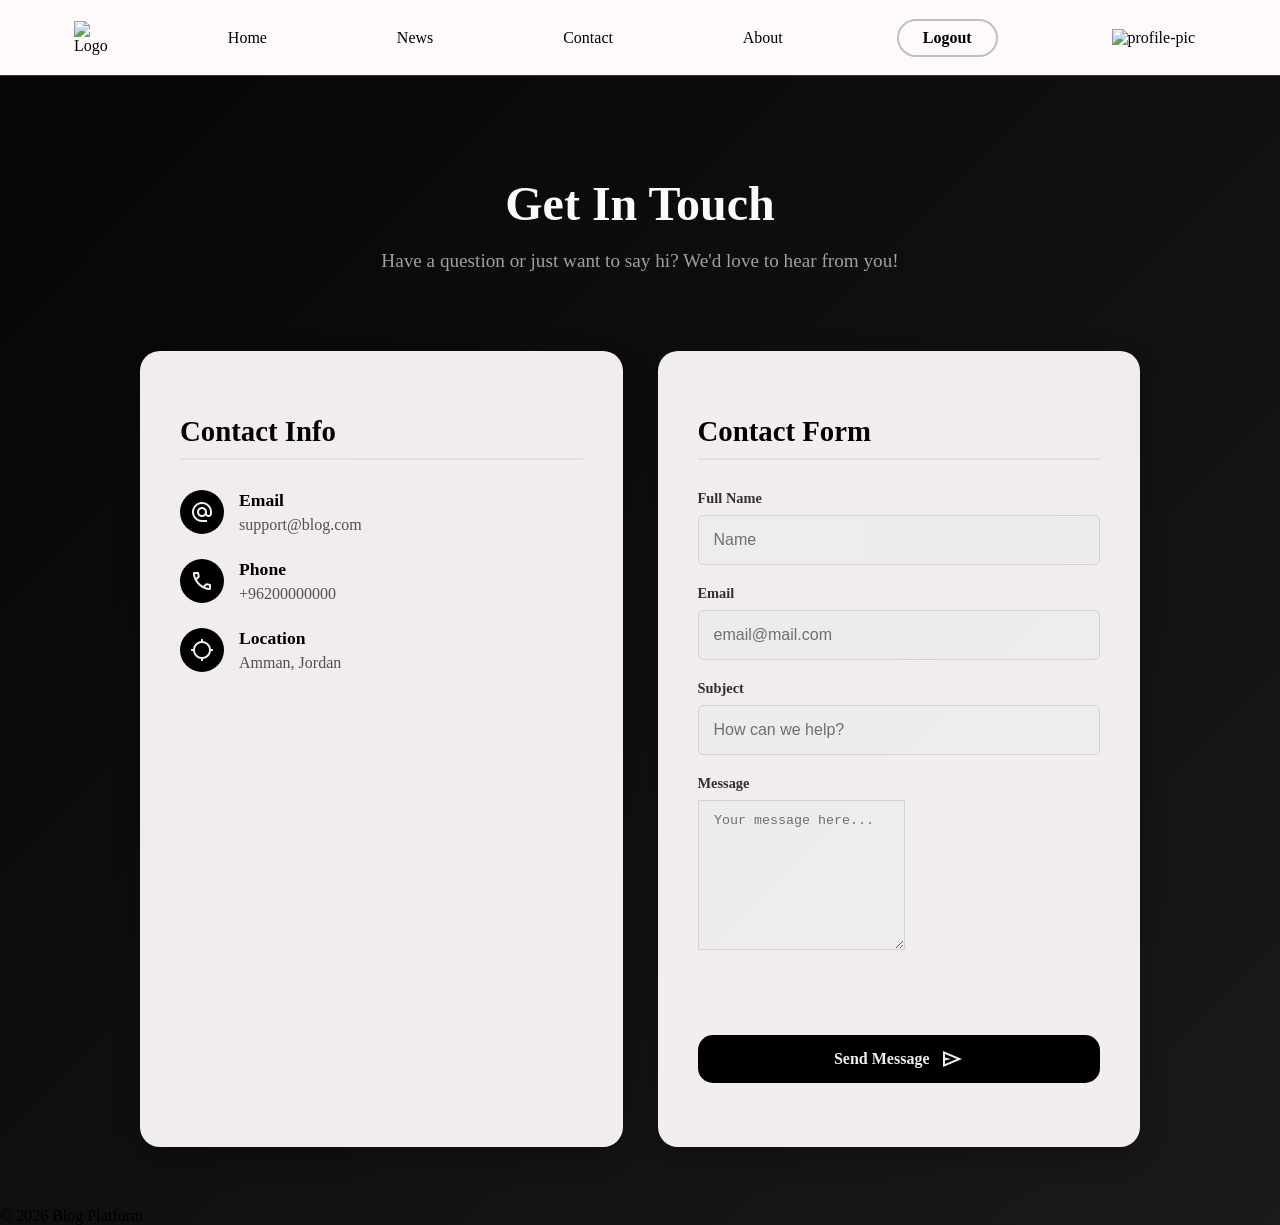
==== contact.html @ df0fc2be "Making some updates" ====
<!DOCTYPE html>
<html lang="en">

<head>
    <meta charset="UTF-8">
    <meta name="viewport" content="width=device-width, initial-scale=1.0">
    <title>Document</title>
    <link rel="stylesheet" href="./style/style.css">
    <link rel="stylesheet" href="./style/style-contact.css">
    <link rel="stylesheet" href="https://fonts.googleapis.com/css2?family=Material+Symbols+Outlined:opsz,wght,FILL,GRAD@24,400,0,0" />

    <script type="text/javascript" src="https://cdn.jsdelivr.net/npm/@emailjs/browser@4/dist/email.min.js">
    </script>
    <script type="text/javascript">
        (function () {
            emailjs.init({
                publicKey: "YourKey",
            });
        })();
    </script>
    
</head>

<body>
    <nav>
        <ul>
            <li>
                <img class="logo" src="./assets/images/logo.jpg" alt="Logo">
            </li>
            <li><a href="#">Home</a></li>
            <li><a href="#">News</a></li>
            <li><a href="contact.html">Contact</a></li>
            <li><a href="#">About</a></li>
            <li><button onclick="location.href='login.html'">Logout</button></li>
            <li><a href="profile.html"><img class="profile-pic" src="./assets/images/User.png" alt="profile-pic"></a></li>
        </ul>
    </nav>
    <main>
        <section class="hero-section">
            <div class="hero-content">
                <h1>Get In Touch</h1>
                <p>Have a question or just want to say hi? We'd love to hear from you!</p>
            </div>
        </section>

        <section>
            <div class="main-container">
                <div class="contact-info">
                    <h1>Contact Info</h1>
                    <div class="info-item">
                        <span class="material-symbols-outlined">alternate_email</span>
                        <div>
                            <h3>Email</h3>
                            <p><a href="mailto:support@blog.com" style="text-decoration: none; color: inherit;">support@blog.com</a></p>
                        </div>
                    </div>
                    <div class="info-item">
                        <span class="material-symbols-outlined">call</span>
                        <div>
                            <h3>Phone</h3>
                            <p><a href="tel:+96200000000" style="text-decoration: none; color: inherit;">+96200000000</a></p>
                        </div>
                    </div>
                    <div class="info-item">
                        <span class="material-symbols-outlined">location_searching</span>
                        <div>
                            <h3>Location</h3>
                            <p><a href="https://maps.app.goo.gl/8NZJ1WFGvXPXFD7t9" target="_blank" style="text-decoration: none; color: inherit;">Amman, Jordan</a></p>
                        </div>
                    </div>
                    <div class="info-item">
                        <iframe src="https://www.google.com/maps/embed?pb=!1m17!1m12!1m3!1d3384.034267075755!2d35.893730076112504!3d31.987086523934526!2m3!1f0!2f0!3f0!3m2!1i1024!2i768!4f13.1!3m2!1m1!2zMzHCsDU5JzEzLjUiTiAzNcKwNTMnNDYuNyJF!5e0!3m2!1sen!2sjo!4v1773577002104!5m2!1sen!2sjo" width="600" height="350px" style="border:0;" allowfullscreen="" loading="lazy" referrerpolicy="no-referrer-when-downgrade"></iframe>
                    </div>
                </div>

                <div class="contact-form">
                    <h1>Contact Form</h1>
                    <form id ="formId" action="#" onsubmit="handleContactSubmit(event)">
                        <div class="input-group">
                            <label for="fullname">Full Name</label>
                            <input type="text" id="fullname" placeholder="Name" required>
                        </div>
                        <div class="input-group">
                            <label for="email">Email</label>
                            <input type="email" id="email" placeholder="email@mail.com" required>
                        </div>
                        <div class="input-group">
                            <label for="subject">Subject</label>
                            <input type="text" id="subject" placeholder="How can we help?" required>
                        </div>
                        <div class="input-group">
                            <label for="message">Message</label>
                            <textarea id="message" placeholder="Your message here..." required></textarea>
                        </div>
                        <button type="submit" class="submit-btn" onclick="sendMail()">
                            Send Message
                            <span class="material-symbols-outlined" >send</span>
                        </button>
                    </form>
                </div>
            </div>
        </section>
    </main>
    <footer>
        <span> © 2026 Blog Platform</span>
    </footer>
    <script src="./script/script.js"></script>
    <script src="./script/scriptsendmail.js"></script>
    <script src="./script/scriptvalidation.js"></script>
</body>

</html>
---- style/style.css ----
* {
  box-sizing: border-box;
}

body {
  background: linear-gradient(135deg, #050505 0%, #1a1a1a 100%);
  min-height: 100vh;
  margin: 0;
  padding: 0;
  font-family: Cambria, Cochin, Georgia, Times, 'Times New Roman', serif;
}


nav {
  background-color: snow;
  border-bottom: 1px solid #333333;
  position: sticky;
  top: 0;
}

nav ul {
  list-style-type: none;
  margin: 0;
  padding: 0 20px;
  display: flex;
  justify-content: space-around;
  align-items: center;
  min-height: 75px;
  flex-wrap: wrap;
}

nav ul li a {
  display: block;
  color: #000000;
  text-align: center;
  padding: 14px 16px;
  text-decoration: none;
  font-size: 16px;
  transition: all 0.3s ease;
}

nav ul li a:hover {
  color: snow;
  background-color: #000000;
  border-radius: 5px;
  transition: all 0.2s ease-in-out;
}

nav ul button {
  width: auto;
  padding: 8px 24px;
  margin: 10px 0;
  background-color: transparent;
  color: #000000;
  border: 2px solid #c0c0c0;
  border-radius: 20px;
  font-weight: bold;
  cursor: pointer;
  transition: all 0.3s ease;
}

nav ul button:hover {
  background-color: #000000;
  color: snow;
  transform: scale(1.05);
}

.logo {
  padding: 5px;
  max-width: 45px;
  height: auto;
}

.container {
  display: flex;
  justify-content: center;
  align-items: center;
  min-height: calc(100vh - 56px);
  padding: 20px;
}

.form-card {
  background-color: snow;
  border-radius: 20px;
  box-shadow: 0 10px 30px rgba(0, 0, 0, 0.2);
  padding: 2rem;
  width: 100%;
  max-width: 450px;
  opacity: 0;
  animation: slideUpFade 1s ease-out forwards;
}

h3 {
  text-align: center;
  margin-top: 0;
}

label {
  display: block;
  margin-bottom: 0.5rem;
  font-weight: bold;
}

input {
  display: block;
  width: 100%;
  padding: 0.5rem 0.75rem;
  margin-bottom: 1.2rem;
  font-size: 1rem;
  line-height: 1.5;
  border: 1px solid #ccc;
  border-radius: 5px;
}

input:focus {
  outline: none;
  border-color: #444;
}

button {
  width: 100%;
  padding: 12px;
  border-radius: 15px;
  font-size: 16px;
  font-family: inherit;
  color: snow;
  background-color: black;
  border: none;
  cursor: pointer;
  margin-top: 1rem;
  margin-bottom: 1.5rem;
  transition: transform 0.2s ease, background-color 0.2s ease;
}

button:hover {
  background-color: #222;
  transform: scale(1.02);
}

.form-card a {
  text-decoration: none;
  color: #333;
}

.form-card a:hover {
  text-decoration: underline;
}

.form-link {
  display: flex;
  justify-content: space-between;
  margin-top: 15px;
  font-size: 0.9rem;
}

.form-card span {
  display: block;
  font-size: 0.85rem;
  color: #555;
  margin-bottom: 1rem;
}


.LogoImage {
  border-radius: 4px;
  padding: 5px;
  max-width: 450px;
  height: auto;
  margin-left: 10%;
  animation: logoAnimation 4s ease-in-out;
}

@keyframes logoAnimation {
  from {
    opacity: 0;
  }

  to {
    opacity: 1;
  }
}

@keyframes slideUpFade {
  from {
    opacity: 0;
    transform: translateY(40px);
  }

  to {
    opacity: 0.95;
    transform: translateY(0);
  }
}

@media only screen and (max-width: 1100px) {
  .LogoImage {
    display: none;
  }

  .container {
    flex-direction: column;
  }
}

@media only screen and (max-width: 480px) {
  .form-card {
    padding: 1.5rem;
    font-size: 0.95rem;
  }
}
---- style/style-contact.css ----
.hero-section {
    text-align: center;
    padding: 60px 20px;
    color: snow;
    animation: slideUpFade 1s ease-out;
}

.hero-section h1 {
    font-size: 3rem;
    margin-bottom: 10px;
}

.hero-section p {
    font-size: 1.2rem;
    color: #a0a0a0;
}


.main-container {
    display: grid;
    grid-template-columns: 1fr 1fr; 
    align-items: stretch; 
    gap: 35px;
    max-width: 1000px;
    width: 90%;
    margin: 0 auto 60px auto;
}

.contact-info, .contact-form {
    background-color: snow;
    padding: 40px;
    border-radius: 20px;
    box-shadow: 0 10px 30px rgba(0, 0, 0, 0.3);
    flex: 1; 
    min-width: 320px;
    animation: slideUpFade 1s ease-out forwards;
}


.contact-info h1, .contact-form h1 {
    color: #000;
    margin-bottom: 30px;
    font-size: 1.8rem;
    border-bottom: 2px solid #eee;
    padding-bottom: 10px;
}

.info-item {
    display: flex;
    align-items: flex-start;
    gap: 15px;
    margin-bottom: 25px;
}

.info-item .material-symbols-outlined {
    background: #000;
    color: snow;
    padding: 10px;
    border-radius: 50%;
    font-size: 24px;
}

.info-item h3 {
    margin: 0;
    font-size: 1.1rem;
    text-align: left;
}

.info-item p {
    margin: 5px 0 0 0;
    color: #555;
}


.input-group {
    margin-bottom: 20px;
}

.contact-form label {
    font-size: 0.9rem;
    color: #333;
    margin-bottom: 8px;
}

.contact-form input, .contact-form textarea {
    background-color: #f9f9f9;
    border: 1px solid #ddd;
    padding: 12px 15px;
    transition: border-color 0.3s ease;
}
.contact-form textarea{
    height: 150px;
    resize: vertical;
}
.contact-form input:focus, .contact-form textarea:focus {
    border-color: #000;
}

.submit-btn {
    display: flex;
    align-items: center;
    justify-content: center;
    gap: 10px;
    font-weight: bold;
    margin-top: 20%;
}


@media (max-width: 768px) {
    .main-container {
        grid-template-columns: 1fr; 
    }
    
    .hero-section h1 {
        font-size: 2rem;
    }
}
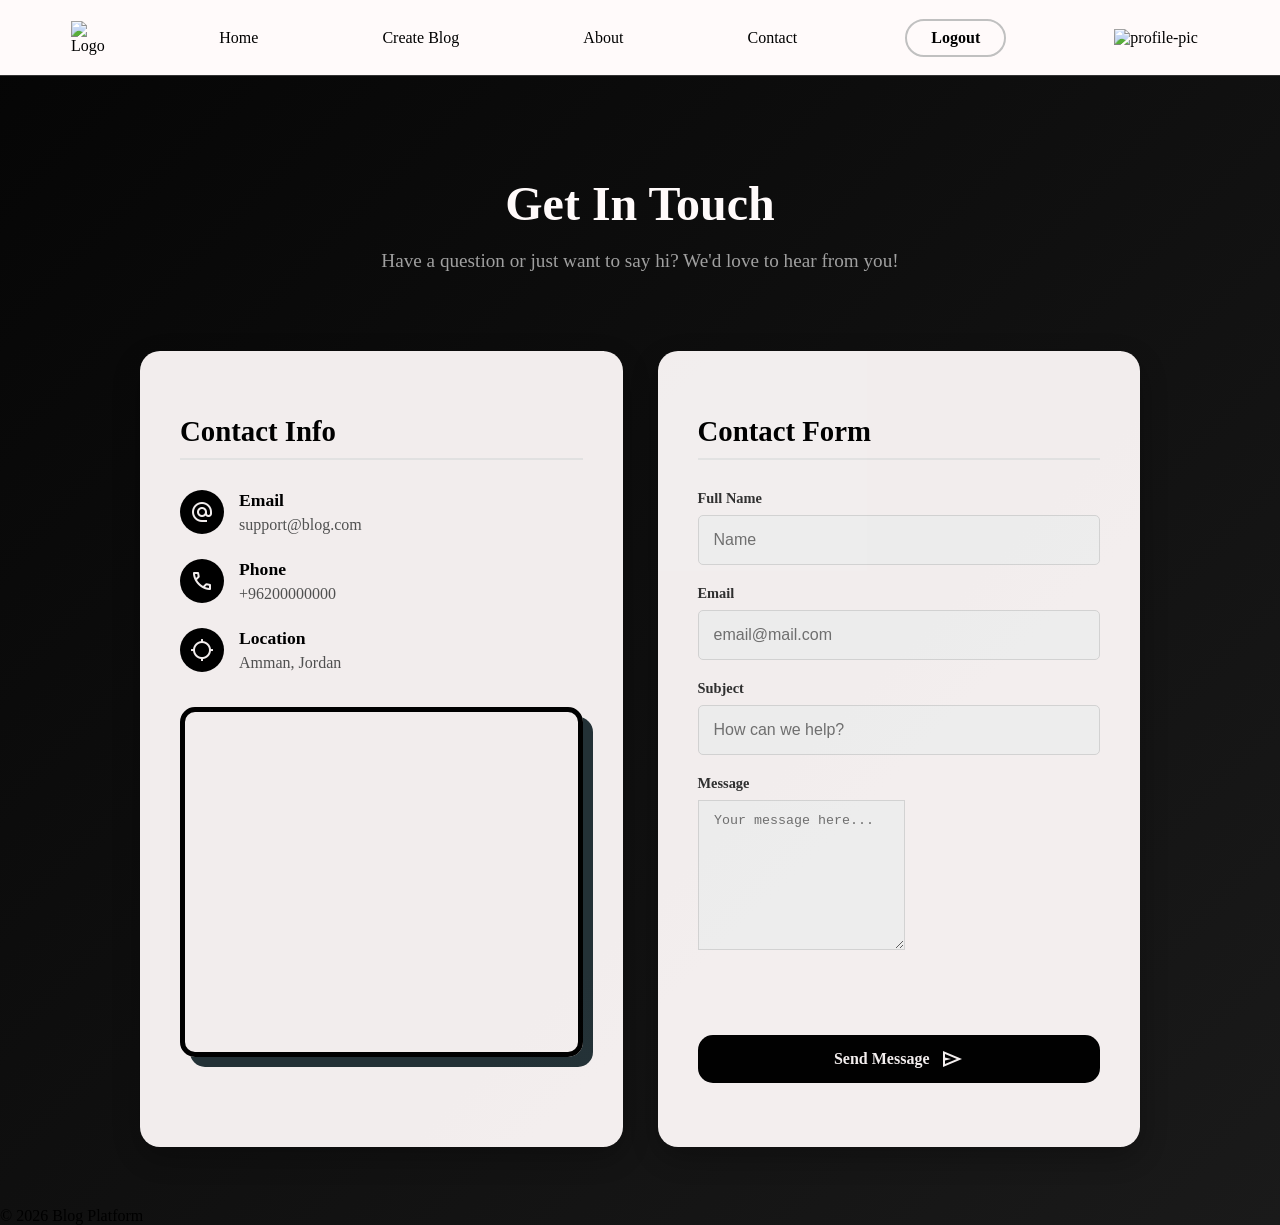
==== commit 159fcb4b: "Version 2" ====
--- a/contact.html
+++ b/contact.html
@@ -14,7 +14,7 @@
     <script type="text/javascript">
         (function () {
             emailjs.init({
-                publicKey: "YourKey",
+                publicKey: "3ziIY9u02e9LRrJ5o",
             });
         })();
     </script>
@@ -22,17 +22,18 @@
 </head>
 
 <body>
-    <nav>
+     <nav>
         <ul>
             <li>
                 <img class="logo" src="./assets/images/logo.jpg" alt="Logo">
             </li>
             <li><a href="#">Home</a></li>
-            <li><a href="#">News</a></li>
+            <li><a href="create.html">Create Blog</a></li>
+            <li><a href="#">About</a></li>
             <li><a href="contact.html">Contact</a></li>
-            <li><a href="#">About</a></li>
             <li><button onclick="location.href='login.html'">Logout</button></li>
-            <li><a href="profile.html"><img class="profile-pic" src="./assets/images/User.png" alt="profile-pic"></a></li>
+            <li><a href="profile.html"><img class="profile-pic" src="./assets/images/User.png" alt="profile-pic"></a>
+            </li>
         </ul>
     </nav>
     <main>
@@ -69,8 +70,9 @@
                         </div>
                     </div>
                     <div class="info-item">
-                        <iframe src="https://www.google.com/maps/embed?pb=!1m17!1m12!1m3!1d3384.034267075755!2d35.893730076112504!3d31.987086523934526!2m3!1f0!2f0!3f0!3m2!1i1024!2i768!4f13.1!3m2!1m1!2zMzHCsDU5JzEzLjUiTiAzNcKwNTMnNDYuNyJF!5e0!3m2!1sen!2sjo!4v1773577002104!5m2!1sen!2sjo" width="600" height="350px" style="border:0;" allowfullscreen="" loading="lazy" referrerpolicy="no-referrer-when-downgrade"></iframe>
+                        <iframe src="https://www.google.com/maps/embed?pb=!1m17!1m12!1m3!1d3384.034267075755!2d35.893730076112504!3d31.987086523934526!2m3!1f0!2f0!3f0!3m2!1i1024!2i768!4f13.1!3m2!1m1!2zMzHCsDU5JzEzLjUiTiAzNcKwNTMnNDYuNyJF!5e0!3m2!1sen!2sjo!4v1773577002104!5m2!1sen!2sjo" width="600" height="350px" style="border:solid 5px; margin-top: 10px; border-radius: 15px; width: 100%;box-shadow: 10px 10px rgb(37, 52, 57);" allowfullscreen="" loading="lazy" referrerpolicy="no-referrer-when-downgrade"></iframe>
                     </div>
+            
                 </div>
 
                 <div class="contact-form">
@@ -78,21 +80,25 @@
                     <form id ="formId" action="#" onsubmit="handleContactSubmit(event)">
                         <div class="input-group">
                             <label for="fullname">Full Name</label>
-                            <input type="text" id="fullname" placeholder="Name" required>
+                            <input type="text" id="fullname" placeholder="Name"  >
+                            <span id="nameError" class="error-message"></span>
                         </div>
                         <div class="input-group">
                             <label for="email">Email</label>
-                            <input type="email" id="email" placeholder="email@mail.com" required>
+                            <input type="email" id="email" placeholder="email@mail.com"  >
+                            <span id="emailError" class="error-message"></span>
                         </div>
                         <div class="input-group">
                             <label for="subject">Subject</label>
-                            <input type="text" id="subject" placeholder="How can we help?" required>
+                            <input type="text" id="subject" placeholder="How can we help?"  >
+                            <span id="subjectError" class="error-message"></span>
                         </div>
                         <div class="input-group">
                             <label for="message">Message</label>
-                            <textarea id="message" placeholder="Your message here..." required></textarea>
+                            <textarea id="message" placeholder="Your message here..." ></textarea>
+                            <span id="messageError" class="error-message"></span>
                         </div>
-                        <button type="submit" class="submit-btn" onclick="sendMail()">
+                        <button type="submit" class="submit-btn">
                             Send Message
                             <span class="material-symbols-outlined" >send</span>
                         </button>
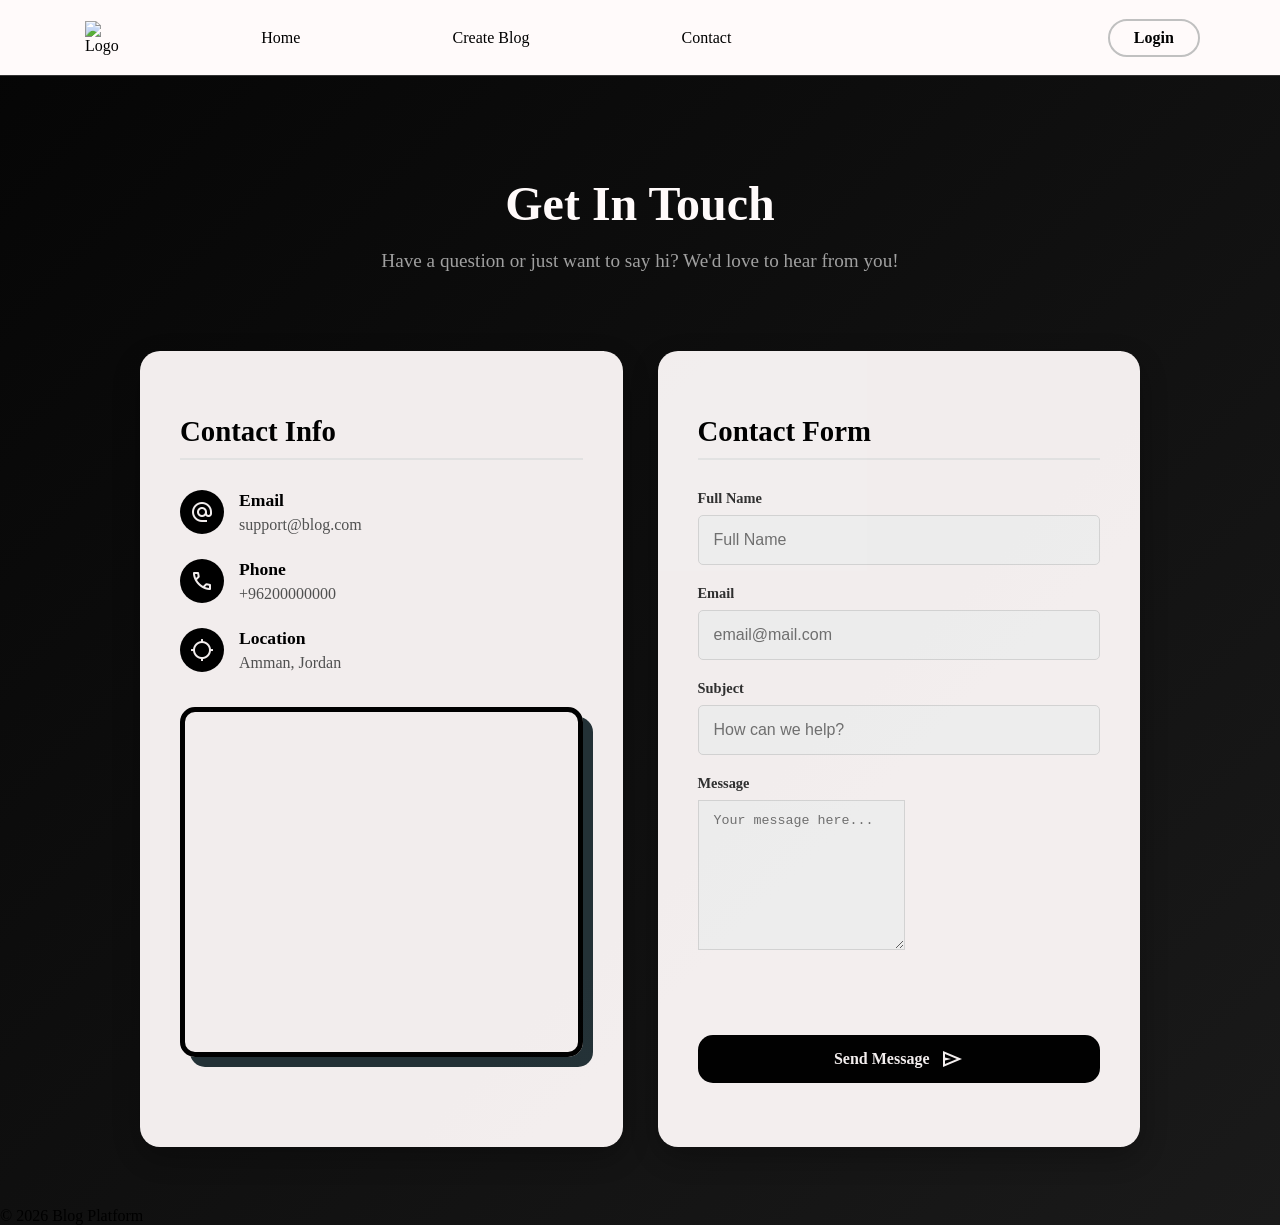
==== commit b56581b7: "General Update" ====
--- a/contact.html
+++ b/contact.html
@@ -4,7 +4,9 @@
 <head>
     <meta charset="UTF-8">
     <meta name="viewport" content="width=device-width, initial-scale=1.0">
-    <title>Document</title>
+    <title>Contact</title>
+    <link rel="icon" type="image/x-icon" href="./assets/images/logo.jpg">
+    <link rel="stylesheet" href="./style/colors.css">
     <link rel="stylesheet" href="./style/style.css">
     <link rel="stylesheet" href="./style/style-contact.css">
     <link rel="stylesheet" href="https://fonts.googleapis.com/css2?family=Material+Symbols+Outlined:opsz,wght,FILL,GRAD@24,400,0,0" />
@@ -14,7 +16,7 @@
     <script type="text/javascript">
         (function () {
             emailjs.init({
-                publicKey: "3ziIY9u02e9LRrJ5o",
+                publicKey: "YourKey",
             });
         })();
     </script>
@@ -22,18 +24,17 @@
 </head>
 
 <body>
-     <nav>
+      <nav>
         <ul>
             <li>
                 <img class="logo" src="./assets/images/logo.jpg" alt="Logo">
             </li>
-            <li><a href="#">Home</a></li>
+            <li><a href="home.html">Home</a></li>
             <li><a href="create.html">Create Blog</a></li>
-            <li><a href="#">About</a></li>
             <li><a href="contact.html">Contact</a></li>
-            <li><button onclick="location.href='login.html'">Logout</button></li>
-            <li><a href="profile.html"><img class="profile-pic" src="./assets/images/User.png" alt="profile-pic"></a>
-            </li>
+            <li id="logoutbt"></li>
+            <li id="profpic"></li>
+            <li><button id="loginbt" onclick="location.href = 'login.html';">Login</button></li>
         </ul>
     </nav>
     <main>
@@ -60,7 +61,7 @@
                         <div>
                             <h3>Phone</h3>
                             <p><a href="tel:+96200000000" style="text-decoration: none; color: inherit;">+96200000000</a></p>
-                        </div>
+                        </div>  
                     </div>
                     <div class="info-item">
                         <span class="material-symbols-outlined">location_searching</span>
@@ -80,7 +81,7 @@
                     <form id ="formId" action="#" onsubmit="handleContactSubmit(event)">
                         <div class="input-group">
                             <label for="fullname">Full Name</label>
-                            <input type="text" id="fullname" placeholder="Name"  >
+                            <input type="text" id="fullname" placeholder="Full Name" >
                             <span id="nameError" class="error-message"></span>
                         </div>
                         <div class="input-group">
@@ -108,11 +109,13 @@
         </section>
     </main>
     <footer>
-        <span> © 2026 Blog Platform</span>
+        <span id="copyright"></span> 
     </footer>
     <script src="./script/script.js"></script>
-    <script src="./script/scriptsendmail.js"></script>
-    <script src="./script/scriptvalidation.js"></script>
+    <script src="./script/script-general.js"></script>
+    <script src="./script/script-sendmail.js"></script>
+    <script src="./script/script-validation.js"></script>
+    <script src="https://cdn.jsdelivr.net/npm/sweetalert2@11"></script>
 </body>
 
 </html>
--- a/style/colors.css
+++ b/style/colors.css
@@ -0,0 +1,81 @@
+:root {
+    /*dark theme*/
+    /* --- Backgrounds & Surfaces --- */
+    --bg-main-gradient: linear-gradient(135deg, #050505 0%, #1a1a1a 100%);
+    --bg-gradient-start: #050505;
+    --bg-gradient-end: #1a1a1a;
+
+    --color-surface-light: snow;
+    --color-surface-dark: #121212;
+    --color-input-bg: #f9f9f9;
+
+    /* --- Text Colors --- */
+    --text-main-dark: #000000;
+    --text-main-light: #ffffff;
+    --text-muted-dark: #555555;
+    --text-muted-light: #a0a0a0;
+    --text-silver: #c0c0c0;
+    --text-error: #ff4d4d;
+
+    /* --- Interactive & Accents --- */
+    --color-primary: #000000;
+    --color-accent: #c0c0c0;
+    --color-hover-dark: #222222;
+    --color-hover-light: #ffffff;
+
+    /* --- Borders & Shadows --- */
+    --border-light: #dddddd;
+    --border-dark: #333333;
+    --border-silver: #c0c0c0;
+
+    --shadow-soft: rgba(0, 0, 0, 0.2);
+    --shadow-deep: rgba(0, 0, 0, 0.8);
+}
+
+@media DISABLED {
+    :root {
+        /* --- Backgrounds & Surfaces --- */
+        --bg-main-gradient: linear-gradient(135deg, #2b2f1f 0%, #0f120a 100%);
+        --bg-gradient-start: #2b2f1f;
+        /* olive drab */
+        --bg-gradient-end: #0f120a;
+        /* near black green */
+
+        --color-surface-light: #d6d2b5;
+        /* faded canvas */
+        --color-surface-dark: #1b1f14;
+        /* dark military green */
+        --color-input-bg: #c7c2a3;
+        /* worn paper / khaki */
+
+        /* --- Text Colors --- */
+        --text-main-dark: #1a1a1a;
+        --text-main-light: #e8e6d9;
+        /* soft off-white */
+        --text-muted-dark: #4f5a3a;
+        /* muted olive */
+        --text-muted-light: #9ea88f;
+        /* dusty green-gray */
+        --text-silver: #b7b39a;
+        /* aged metal */
+        --text-error: #b04a3a;
+        /* muted red (military warning) */
+
+        /* --- Interactive & Accents --- */
+        --color-primary: #4b5320;
+        /* classic army green */
+        --color-accent: #8a7f4f;
+        /* brass / khaki accent */
+        --color-hover-dark: #3a3f2a;
+        --color-hover-light: #e0dcc4;
+
+        /* --- Borders & Shadows --- */
+        --border-light: #b6b28f;
+        --border-dark: #2c2f1e;
+        --border-silver: #8a7f4f;
+
+        --shadow-soft: rgba(0, 0, 0, 0.3);
+        --shadow-deep: rgba(0, 0, 0, 0.85);
+    }
+
+}
